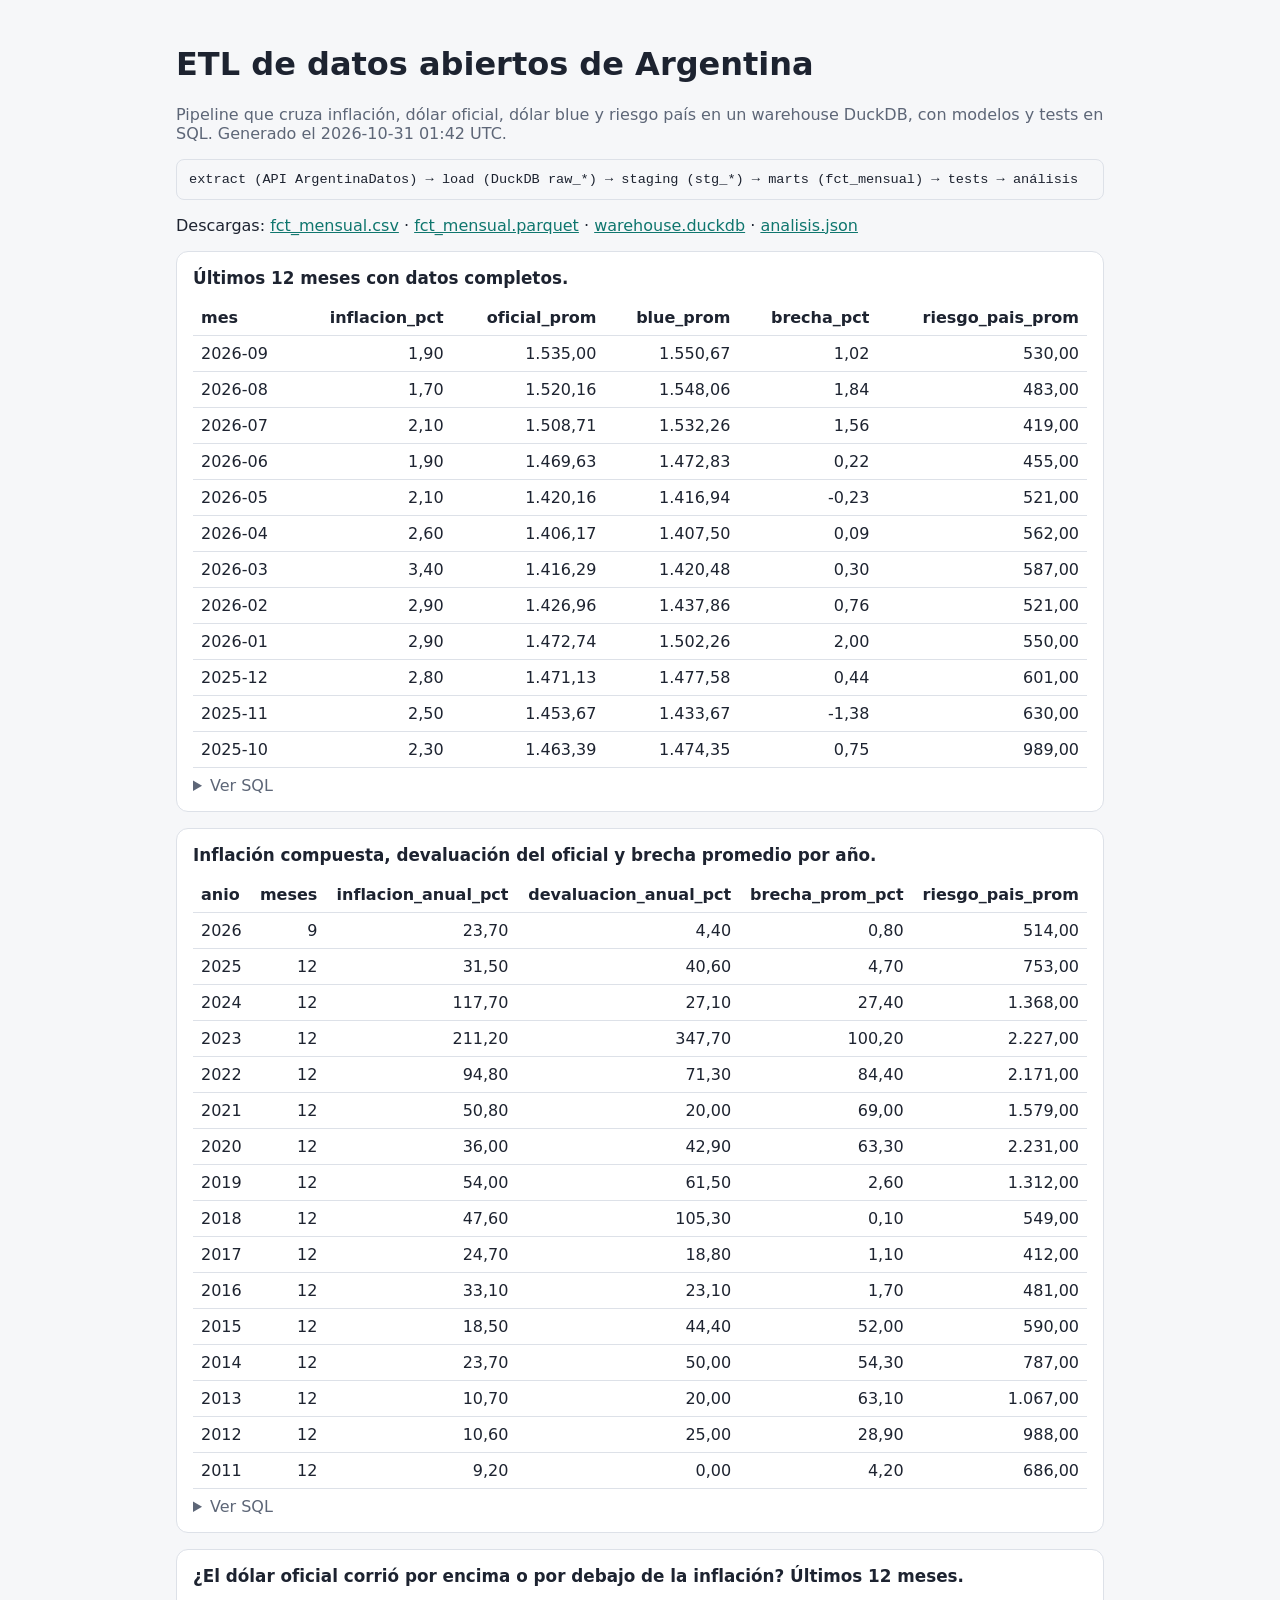
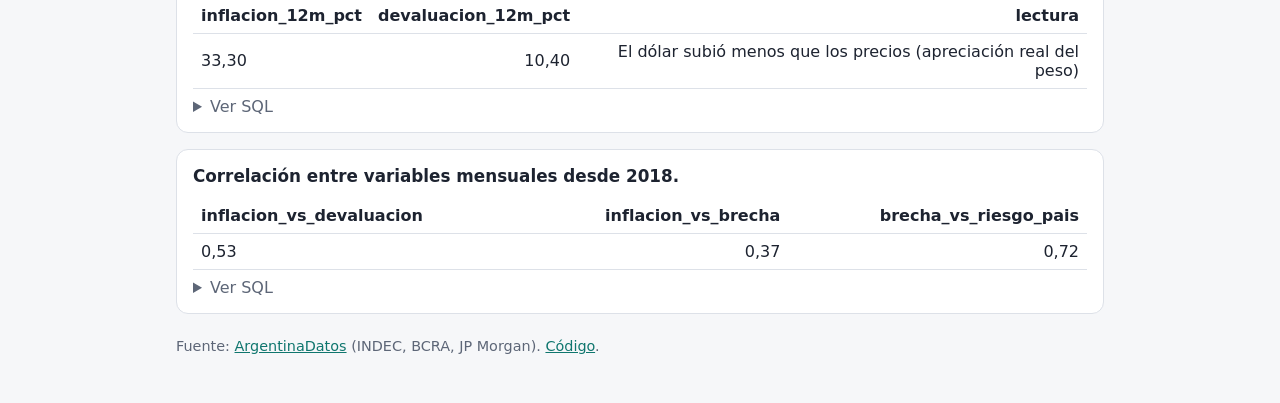
==== index.html @ 93b73c5d "deploy: fb2bcf9229693e795298b5ec0d2a5288ecab3c53" ====
<!doctype html>
<html lang="es">
<head>
  <meta charset="utf-8">
  <meta name="viewport" content="width=device-width, initial-scale=1">
  <title>ETL datos abiertos</title>
  <meta name="description" content="Pipeline ETL con DuckDB y SQL sobre datos abiertos de Argentina.">
  <link rel="stylesheet" href="estilos.css">
</head>
<body>
<main>
  <h1>ETL de datos abiertos de Argentina</h1>
  <p class="sub">Pipeline que cruza inflación, dólar oficial, dólar blue y riesgo país en un warehouse DuckDB, con modelos y tests en SQL. Generado el 2026-10-31 01:42 UTC.</p>
  <pre class="flujo">extract (API ArgentinaDatos) → load (DuckDB raw_*) → staging (stg_*) → marts (fct_mensual) → tests → análisis</pre>
  <p>Descargas: <a href="datos/fct_mensual.csv">fct_mensual.csv</a> · <a href="datos/fct_mensual.parquet">fct_mensual.parquet</a> · <a href="datos/warehouse.duckdb">warehouse.duckdb</a> · <a href="datos/analisis.json">analisis.json</a></p>
  <section><h2>Últimos 12 meses con datos completos.</h2>
<div class="tabla"><table><thead><tr><th>mes</th><th>inflacion_pct</th><th>oficial_prom</th><th>blue_prom</th><th>brecha_pct</th><th>riesgo_pais_prom</th></tr></thead><tbody><tr><td>2026-09</td><td>1,90</td><td>1.535,00</td><td>1.550,67</td><td>1,02</td><td>530,00</td></tr><tr><td>2026-08</td><td>1,70</td><td>1.520,16</td><td>1.548,06</td><td>1,84</td><td>483,00</td></tr><tr><td>2026-07</td><td>2,10</td><td>1.508,71</td><td>1.532,26</td><td>1,56</td><td>419,00</td></tr><tr><td>2026-06</td><td>1,90</td><td>1.469,63</td><td>1.472,83</td><td>0,22</td><td>455,00</td></tr><tr><td>2026-05</td><td>2,10</td><td>1.420,16</td><td>1.416,94</td><td>-0,23</td><td>521,00</td></tr><tr><td>2026-04</td><td>2,60</td><td>1.406,17</td><td>1.407,50</td><td>0,09</td><td>562,00</td></tr><tr><td>2026-03</td><td>3,40</td><td>1.416,29</td><td>1.420,48</td><td>0,30</td><td>587,00</td></tr><tr><td>2026-02</td><td>2,90</td><td>1.426,96</td><td>1.437,86</td><td>0,76</td><td>521,00</td></tr><tr><td>2026-01</td><td>2,90</td><td>1.472,74</td><td>1.502,26</td><td>2,00</td><td>550,00</td></tr><tr><td>2025-12</td><td>2,80</td><td>1.471,13</td><td>1.477,58</td><td>0,44</td><td>601,00</td></tr><tr><td>2025-11</td><td>2,50</td><td>1.453,67</td><td>1.433,67</td><td>-1,38</td><td>630,00</td></tr><tr><td>2025-10</td><td>2,30</td><td>1.463,39</td><td>1.474,35</td><td>0,75</td><td>989,00</td></tr></tbody></table></div>
<details><summary>Ver SQL</summary><pre><code>-- Últimos 12 meses con datos completos.
SELECT strftime(mes, &#x27;%Y-%m&#x27;) AS mes, inflacion_pct, oficial_prom, blue_prom, brecha_pct, riesgo_pais_prom
FROM fct_mensual
WHERE oficial_prom IS NOT NULL
ORDER BY mes DESC
LIMIT 12;</code></pre></details></section>
<section><h2>Inflación compuesta, devaluación del oficial y brecha promedio por año.</h2>
<div class="tabla"><table><thead><tr><th>anio</th><th>meses</th><th>inflacion_anual_pct</th><th>devaluacion_anual_pct</th><th>brecha_prom_pct</th><th>riesgo_pais_prom</th></tr></thead><tbody><tr><td>2026</td><td>9</td><td>23,70</td><td>4,40</td><td>0,80</td><td>514,00</td></tr><tr><td>2025</td><td>12</td><td>31,50</td><td>40,60</td><td>4,70</td><td>753,00</td></tr><tr><td>2024</td><td>12</td><td>117,70</td><td>27,10</td><td>27,40</td><td>1.368,00</td></tr><tr><td>2023</td><td>12</td><td>211,20</td><td>347,70</td><td>100,20</td><td>2.227,00</td></tr><tr><td>2022</td><td>12</td><td>94,80</td><td>71,30</td><td>84,40</td><td>2.171,00</td></tr><tr><td>2021</td><td>12</td><td>50,80</td><td>20,00</td><td>69,00</td><td>1.579,00</td></tr><tr><td>2020</td><td>12</td><td>36,00</td><td>42,90</td><td>63,30</td><td>2.231,00</td></tr><tr><td>2019</td><td>12</td><td>54,00</td><td>61,50</td><td>2,60</td><td>1.312,00</td></tr><tr><td>2018</td><td>12</td><td>47,60</td><td>105,30</td><td>0,10</td><td>549,00</td></tr><tr><td>2017</td><td>12</td><td>24,70</td><td>18,80</td><td>1,10</td><td>412,00</td></tr><tr><td>2016</td><td>12</td><td>33,10</td><td>23,10</td><td>1,70</td><td>481,00</td></tr><tr><td>2015</td><td>12</td><td>18,50</td><td>44,40</td><td>52,00</td><td>590,00</td></tr><tr><td>2014</td><td>12</td><td>23,70</td><td>50,00</td><td>54,30</td><td>787,00</td></tr><tr><td>2013</td><td>12</td><td>10,70</td><td>20,00</td><td>63,10</td><td>1.067,00</td></tr><tr><td>2012</td><td>12</td><td>10,60</td><td>25,00</td><td>28,90</td><td>988,00</td></tr><tr><td>2011</td><td>12</td><td>9,20</td><td>0,00</td><td>4,20</td><td>686,00</td></tr></tbody></table></div>
<details><summary>Ver SQL</summary><pre><code>-- Inflación compuesta, devaluación del oficial y brecha promedio por año.
SELECT
    year(mes) AS anio,
    count(*) AS meses,
    round((exp(sum(ln(1 + inflacion_pct / 100))) - 1) * 100, 1) AS inflacion_anual_pct,
    round((exp(sum(ln(1 + coalesce(devaluacion_oficial_pct, 0) / 100))) - 1) * 100, 1) AS devaluacion_anual_pct,
    round(avg(brecha_pct), 1) AS brecha_prom_pct,
    round(avg(riesgo_pais_prom)) AS riesgo_pais_prom
FROM fct_mensual
WHERE oficial_prom IS NOT NULL
GROUP BY 1
ORDER BY 1 DESC;</code></pre></details></section>
<section><h2>¿El dólar oficial corrió por encima o por debajo de la inflación? Últimos 12 meses.</h2>
<div class="tabla"><table><thead><tr><th>inflacion_12m_pct</th><th>devaluacion_12m_pct</th><th>lectura</th></tr></thead><tbody><tr><td>33,30</td><td>10,40</td><td>El dólar subió menos que los precios (apreciación real del peso)</td></tr></tbody></table></div>
<details><summary>Ver SQL</summary><pre><code>-- ¿El dólar oficial corrió por encima o por debajo de la inflación? Últimos 12 meses.
WITH ult AS (
    SELECT * FROM fct_mensual WHERE devaluacion_oficial_pct IS NOT NULL ORDER BY mes DESC LIMIT 12
)
SELECT
    round((exp(sum(ln(1 + inflacion_pct / 100))) - 1) * 100, 1) AS inflacion_12m_pct,
    round((exp(sum(ln(1 + devaluacion_oficial_pct / 100))) - 1) * 100, 1) AS devaluacion_12m_pct,
    CASE
        WHEN sum(ln(1 + devaluacion_oficial_pct / 100)) &lt; sum(ln(1 + inflacion_pct / 100))
        THEN &#x27;El dólar subió menos que los precios (apreciación real del peso)&#x27;
        ELSE &#x27;El dólar subió más que los precios (depreciación real del peso)&#x27;
    END AS lectura
FROM ult;</code></pre></details></section>
<section><h2>Correlación entre variables mensuales desde 2018.</h2>
<div class="tabla"><table><thead><tr><th>inflacion_vs_devaluacion</th><th>inflacion_vs_brecha</th><th>brecha_vs_riesgo_pais</th></tr></thead><tbody><tr><td>0,53</td><td>0,37</td><td>0,72</td></tr></tbody></table></div>
<details><summary>Ver SQL</summary><pre><code>-- Correlación entre variables mensuales desde 2018.
SELECT
    round(corr(inflacion_pct, devaluacion_oficial_pct), 2) AS inflacion_vs_devaluacion,
    round(corr(inflacion_pct, brecha_pct), 2) AS inflacion_vs_brecha,
    round(corr(brecha_pct, riesgo_pais_prom), 2) AS brecha_vs_riesgo_pais
FROM fct_mensual
WHERE mes &gt;= DATE &#x27;2018-01-01&#x27;;</code></pre></details></section>
  <footer>Fuente: <a href="https://argentinadatos.com">ArgentinaDatos</a> (INDEC, BCRA, JP Morgan). <a href="https://github.com/nbbz95/etl-datos-abiertos">Código</a>.</footer>
</main>
</body>
</html>
---- estilos.css ----
:root { --fondo:#f6f7f9; --tarjeta:#fff; --texto:#1d2330; --suave:#5d6677; --borde:#dde1e8; --acento:#0f766e; }
@media (prefers-color-scheme: dark) { :root { --fondo:#0f1115; --tarjeta:#181b21; --texto:#e7e9ee; --suave:#9aa3b2; --borde:#2a2f38; --acento:#2dd4bf; } }
* { box-sizing: border-box; }
body { margin: 0; font-family: system-ui, sans-serif; background: var(--fondo); color: var(--texto); }
main { max-width: 960px; margin: 0 auto; padding: 24px 16px 48px; }
.sub, footer { color: var(--suave); } a { color: var(--acento); }
section { background: var(--tarjeta); border: 1px solid var(--borde); border-radius: 12px; padding: 16px; margin-top: 16px; }
h2 { margin: 0 0 12px; font-size: 1.05rem; }
.tabla { overflow-x: auto; }
table { width: 100%; border-collapse: collapse; font-variant-numeric: tabular-nums; }
th, td { padding: 8px; border-bottom: 1px solid var(--borde); text-align: right; white-space: nowrap; }
th:first-child, td:first-child { text-align: left; }
td:last-child { white-space: normal; }
pre { background: var(--fondo); border: 1px solid var(--borde); border-radius: 8px; padding: 12px; overflow-x: auto; }
.flujo { font-size: .85rem; }
summary { cursor: pointer; color: var(--suave); margin-top: 8px; }
footer { margin-top: 24px; font-size: .9rem; }
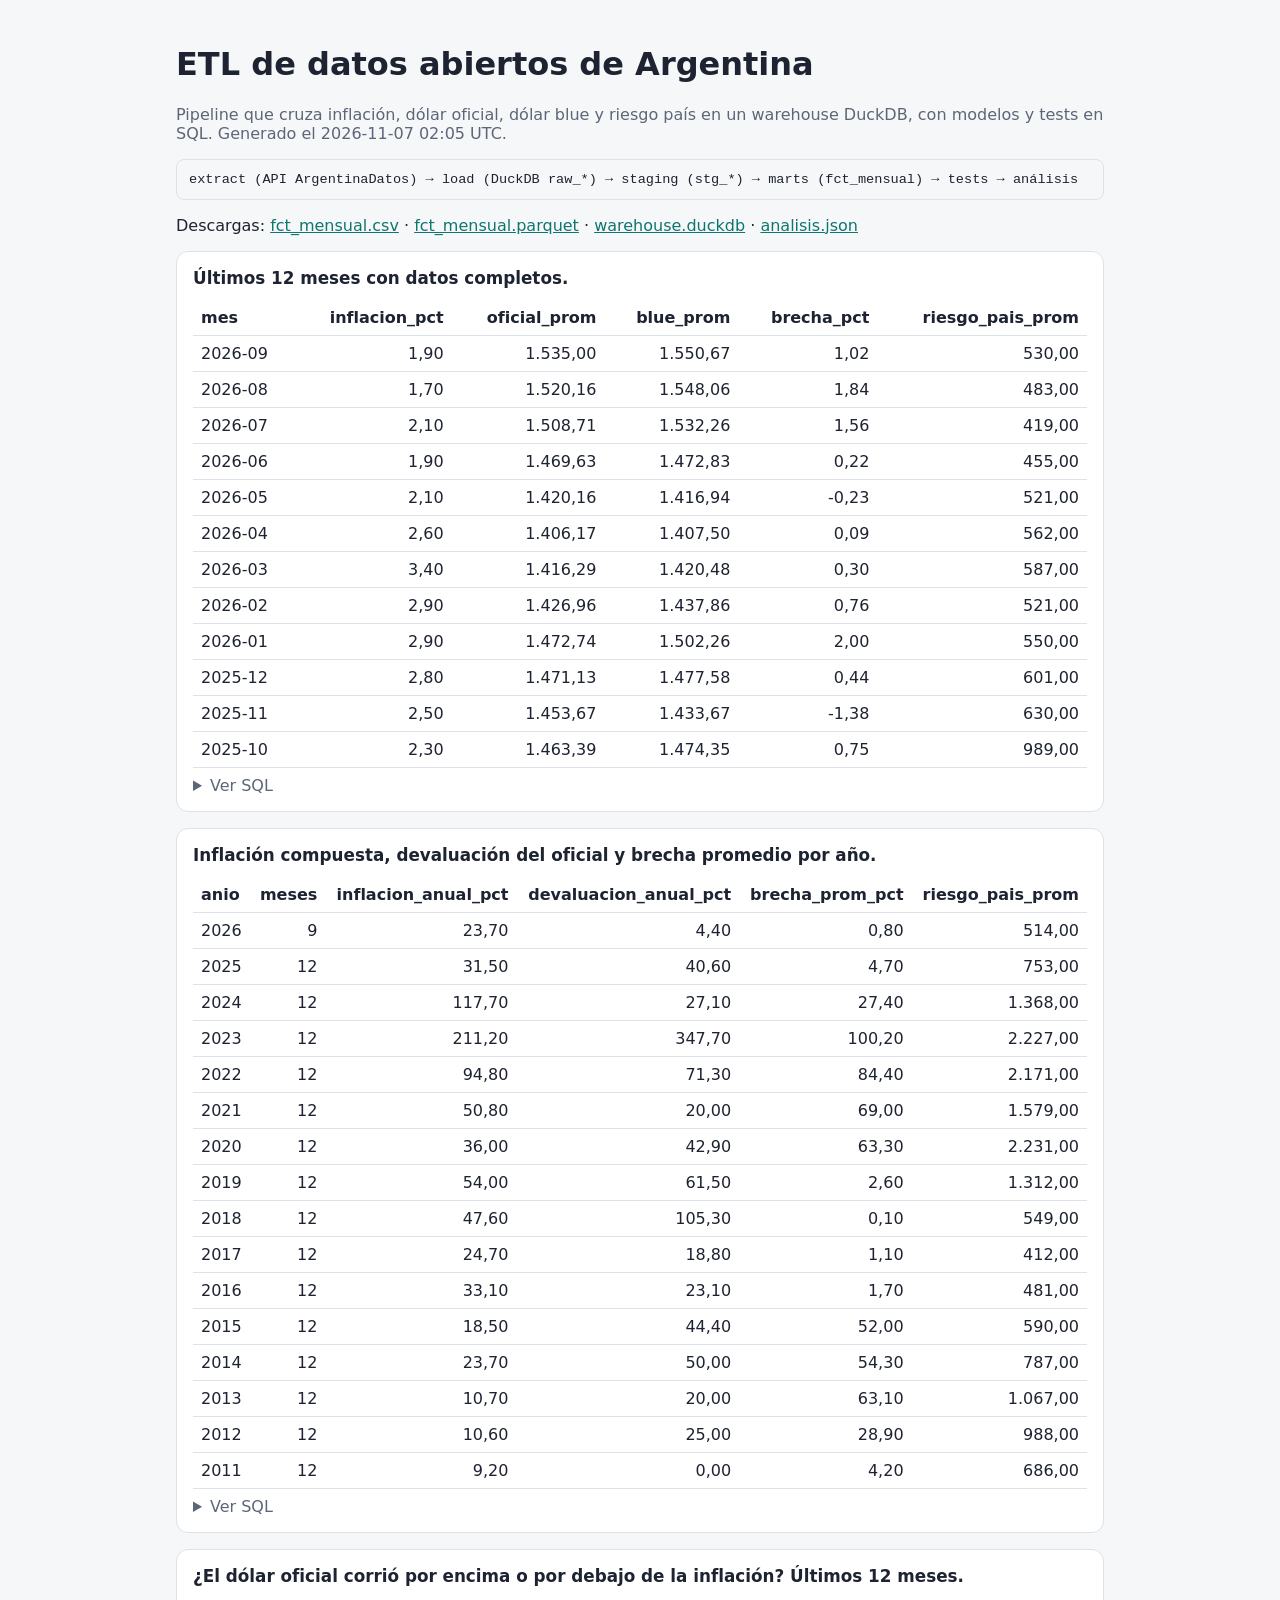
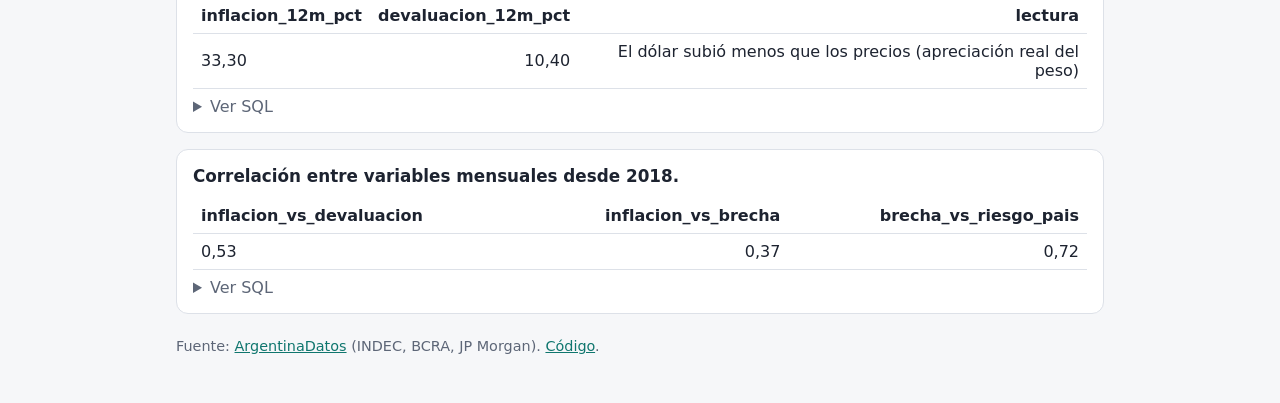
==== commit 75cbcb5d: "deploy: fb2bcf9229693e795298b5ec0d2a5288ecab3c53" ====
--- a/index.html
+++ b/index.html
@@ -10,7 +10,7 @@
 <body>
 <main>
   <h1>ETL de datos abiertos de Argentina</h1>
-  <p class="sub">Pipeline que cruza inflación, dólar oficial, dólar blue y riesgo país en un warehouse DuckDB, con modelos y tests en SQL. Generado el 2026-10-31 01:42 UTC.</p>
+  <p class="sub">Pipeline que cruza inflación, dólar oficial, dólar blue y riesgo país en un warehouse DuckDB, con modelos y tests en SQL. Generado el 2026-11-07 02:05 UTC.</p>
   <pre class="flujo">extract (API ArgentinaDatos) → load (DuckDB raw_*) → staging (stg_*) → marts (fct_mensual) → tests → análisis</pre>
   <p>Descargas: <a href="datos/fct_mensual.csv">fct_mensual.csv</a> · <a href="datos/fct_mensual.parquet">fct_mensual.parquet</a> · <a href="datos/warehouse.duckdb">warehouse.duckdb</a> · <a href="datos/analisis.json">analisis.json</a></p>
   <section><h2>Últimos 12 meses con datos completos.</h2>
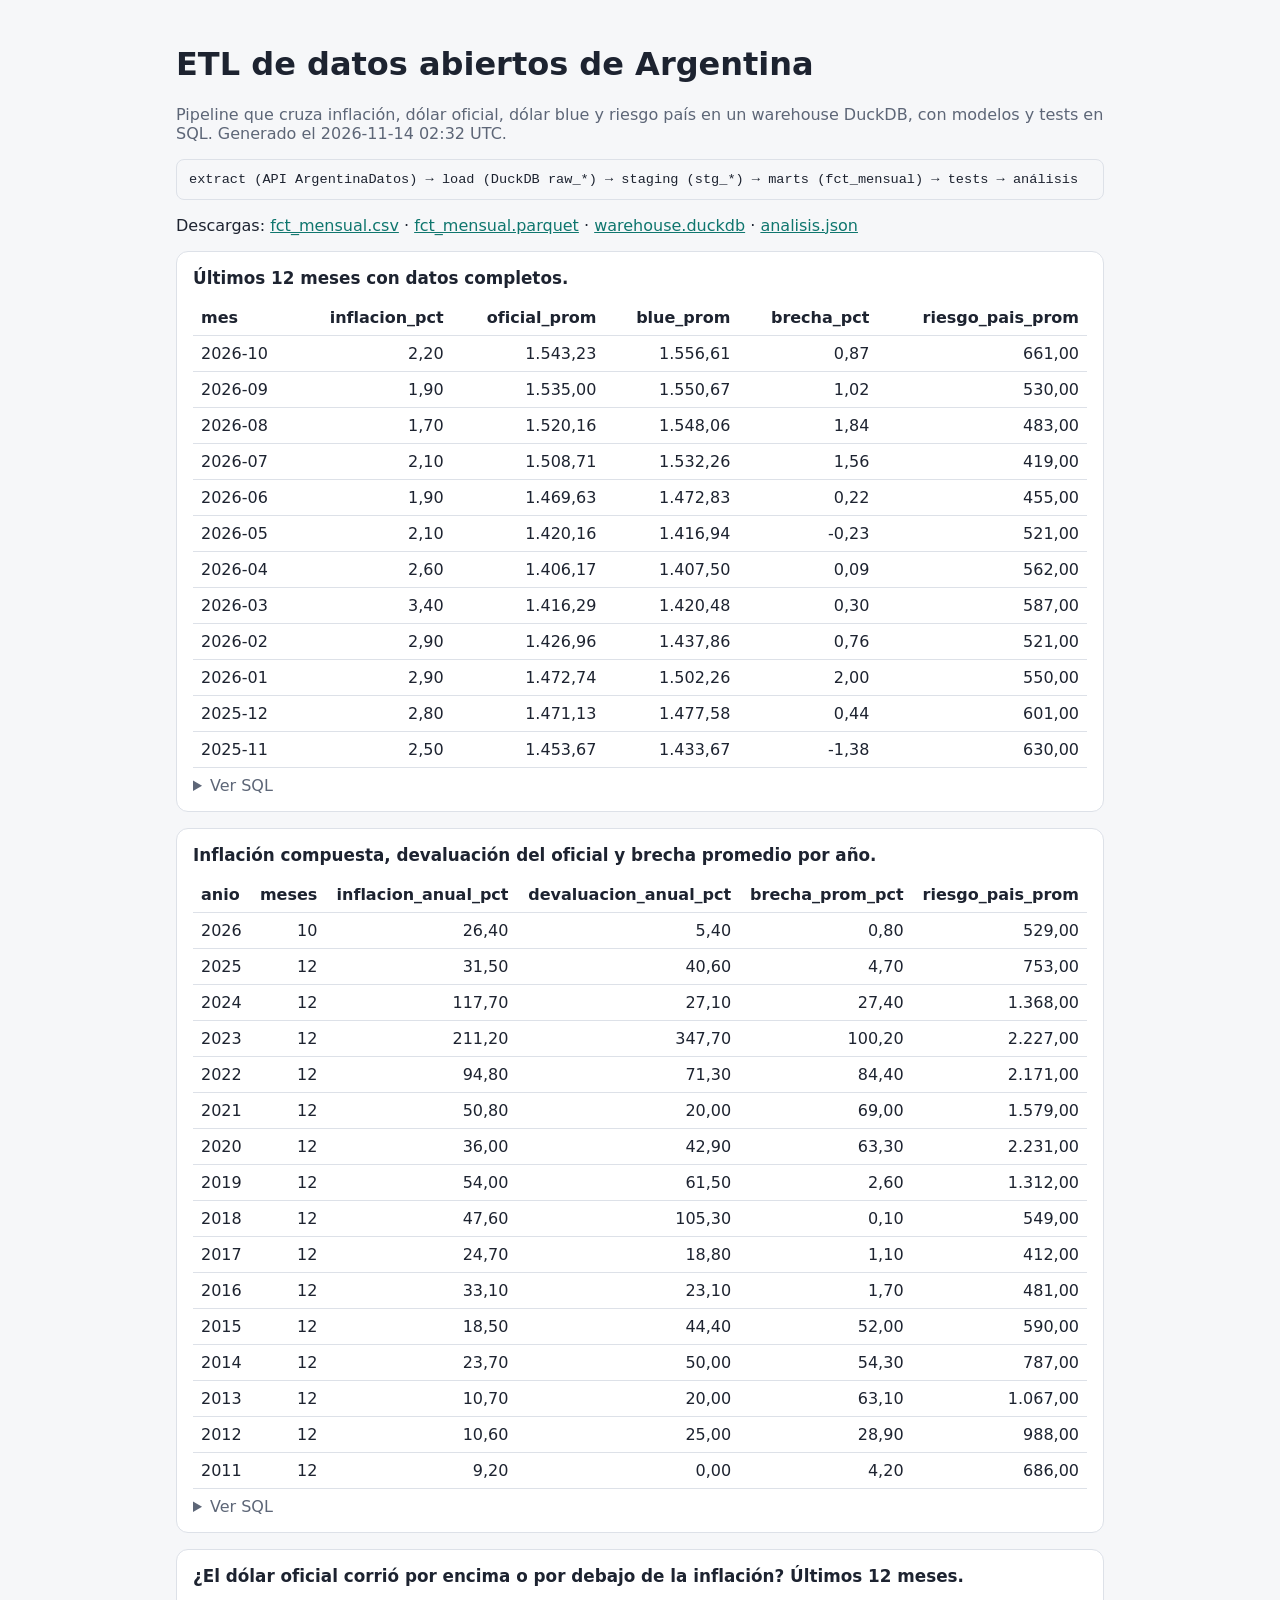
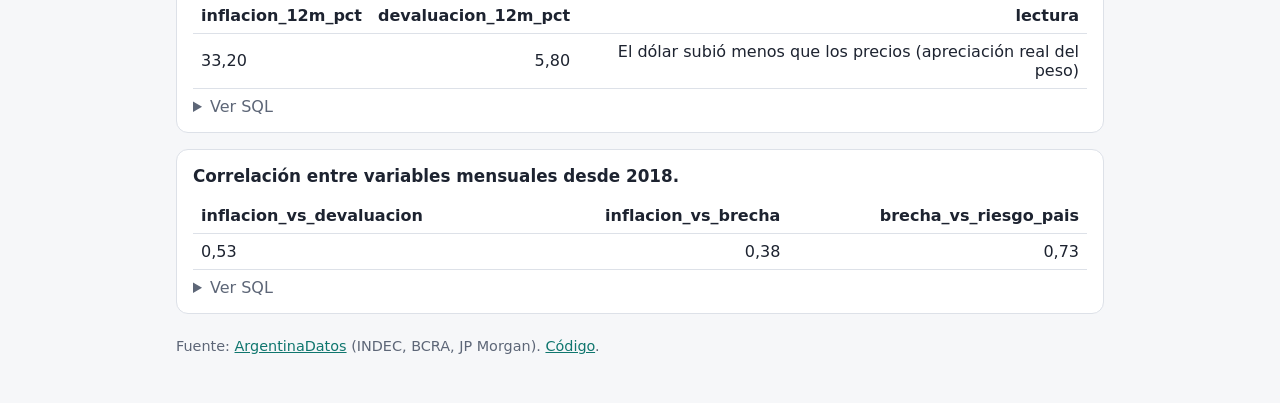
==== commit a3622c95: "deploy: fb2bcf9229693e795298b5ec0d2a5288ecab3c53" ====
--- a/index.html
+++ b/index.html
@@ -10,11 +10,11 @@
 <body>
 <main>
   <h1>ETL de datos abiertos de Argentina</h1>
-  <p class="sub">Pipeline que cruza inflación, dólar oficial, dólar blue y riesgo país en un warehouse DuckDB, con modelos y tests en SQL. Generado el 2026-11-07 02:05 UTC.</p>
+  <p class="sub">Pipeline que cruza inflación, dólar oficial, dólar blue y riesgo país en un warehouse DuckDB, con modelos y tests en SQL. Generado el 2026-11-14 02:32 UTC.</p>
   <pre class="flujo">extract (API ArgentinaDatos) → load (DuckDB raw_*) → staging (stg_*) → marts (fct_mensual) → tests → análisis</pre>
   <p>Descargas: <a href="datos/fct_mensual.csv">fct_mensual.csv</a> · <a href="datos/fct_mensual.parquet">fct_mensual.parquet</a> · <a href="datos/warehouse.duckdb">warehouse.duckdb</a> · <a href="datos/analisis.json">analisis.json</a></p>
   <section><h2>Últimos 12 meses con datos completos.</h2>
-<div class="tabla"><table><thead><tr><th>mes</th><th>inflacion_pct</th><th>oficial_prom</th><th>blue_prom</th><th>brecha_pct</th><th>riesgo_pais_prom</th></tr></thead><tbody><tr><td>2026-09</td><td>1,90</td><td>1.535,00</td><td>1.550,67</td><td>1,02</td><td>530,00</td></tr><tr><td>2026-08</td><td>1,70</td><td>1.520,16</td><td>1.548,06</td><td>1,84</td><td>483,00</td></tr><tr><td>2026-07</td><td>2,10</td><td>1.508,71</td><td>1.532,26</td><td>1,56</td><td>419,00</td></tr><tr><td>2026-06</td><td>1,90</td><td>1.469,63</td><td>1.472,83</td><td>0,22</td><td>455,00</td></tr><tr><td>2026-05</td><td>2,10</td><td>1.420,16</td><td>1.416,94</td><td>-0,23</td><td>521,00</td></tr><tr><td>2026-04</td><td>2,60</td><td>1.406,17</td><td>1.407,50</td><td>0,09</td><td>562,00</td></tr><tr><td>2026-03</td><td>3,40</td><td>1.416,29</td><td>1.420,48</td><td>0,30</td><td>587,00</td></tr><tr><td>2026-02</td><td>2,90</td><td>1.426,96</td><td>1.437,86</td><td>0,76</td><td>521,00</td></tr><tr><td>2026-01</td><td>2,90</td><td>1.472,74</td><td>1.502,26</td><td>2,00</td><td>550,00</td></tr><tr><td>2025-12</td><td>2,80</td><td>1.471,13</td><td>1.477,58</td><td>0,44</td><td>601,00</td></tr><tr><td>2025-11</td><td>2,50</td><td>1.453,67</td><td>1.433,67</td><td>-1,38</td><td>630,00</td></tr><tr><td>2025-10</td><td>2,30</td><td>1.463,39</td><td>1.474,35</td><td>0,75</td><td>989,00</td></tr></tbody></table></div>
+<div class="tabla"><table><thead><tr><th>mes</th><th>inflacion_pct</th><th>oficial_prom</th><th>blue_prom</th><th>brecha_pct</th><th>riesgo_pais_prom</th></tr></thead><tbody><tr><td>2026-10</td><td>2,20</td><td>1.543,23</td><td>1.556,61</td><td>0,87</td><td>661,00</td></tr><tr><td>2026-09</td><td>1,90</td><td>1.535,00</td><td>1.550,67</td><td>1,02</td><td>530,00</td></tr><tr><td>2026-08</td><td>1,70</td><td>1.520,16</td><td>1.548,06</td><td>1,84</td><td>483,00</td></tr><tr><td>2026-07</td><td>2,10</td><td>1.508,71</td><td>1.532,26</td><td>1,56</td><td>419,00</td></tr><tr><td>2026-06</td><td>1,90</td><td>1.469,63</td><td>1.472,83</td><td>0,22</td><td>455,00</td></tr><tr><td>2026-05</td><td>2,10</td><td>1.420,16</td><td>1.416,94</td><td>-0,23</td><td>521,00</td></tr><tr><td>2026-04</td><td>2,60</td><td>1.406,17</td><td>1.407,50</td><td>0,09</td><td>562,00</td></tr><tr><td>2026-03</td><td>3,40</td><td>1.416,29</td><td>1.420,48</td><td>0,30</td><td>587,00</td></tr><tr><td>2026-02</td><td>2,90</td><td>1.426,96</td><td>1.437,86</td><td>0,76</td><td>521,00</td></tr><tr><td>2026-01</td><td>2,90</td><td>1.472,74</td><td>1.502,26</td><td>2,00</td><td>550,00</td></tr><tr><td>2025-12</td><td>2,80</td><td>1.471,13</td><td>1.477,58</td><td>0,44</td><td>601,00</td></tr><tr><td>2025-11</td><td>2,50</td><td>1.453,67</td><td>1.433,67</td><td>-1,38</td><td>630,00</td></tr></tbody></table></div>
 <details><summary>Ver SQL</summary><pre><code>-- Últimos 12 meses con datos completos.
 SELECT strftime(mes, &#x27;%Y-%m&#x27;) AS mes, inflacion_pct, oficial_prom, blue_prom, brecha_pct, riesgo_pais_prom
 FROM fct_mensual
@@ -22,7 +22,7 @@
 ORDER BY mes DESC
 LIMIT 12;</code></pre></details></section>
 <section><h2>Inflación compuesta, devaluación del oficial y brecha promedio por año.</h2>
-<div class="tabla"><table><thead><tr><th>anio</th><th>meses</th><th>inflacion_anual_pct</th><th>devaluacion_anual_pct</th><th>brecha_prom_pct</th><th>riesgo_pais_prom</th></tr></thead><tbody><tr><td>2026</td><td>9</td><td>23,70</td><td>4,40</td><td>0,80</td><td>514,00</td></tr><tr><td>2025</td><td>12</td><td>31,50</td><td>40,60</td><td>4,70</td><td>753,00</td></tr><tr><td>2024</td><td>12</td><td>117,70</td><td>27,10</td><td>27,40</td><td>1.368,00</td></tr><tr><td>2023</td><td>12</td><td>211,20</td><td>347,70</td><td>100,20</td><td>2.227,00</td></tr><tr><td>2022</td><td>12</td><td>94,80</td><td>71,30</td><td>84,40</td><td>2.171,00</td></tr><tr><td>2021</td><td>12</td><td>50,80</td><td>20,00</td><td>69,00</td><td>1.579,00</td></tr><tr><td>2020</td><td>12</td><td>36,00</td><td>42,90</td><td>63,30</td><td>2.231,00</td></tr><tr><td>2019</td><td>12</td><td>54,00</td><td>61,50</td><td>2,60</td><td>1.312,00</td></tr><tr><td>2018</td><td>12</td><td>47,60</td><td>105,30</td><td>0,10</td><td>549,00</td></tr><tr><td>2017</td><td>12</td><td>24,70</td><td>18,80</td><td>1,10</td><td>412,00</td></tr><tr><td>2016</td><td>12</td><td>33,10</td><td>23,10</td><td>1,70</td><td>481,00</td></tr><tr><td>2015</td><td>12</td><td>18,50</td><td>44,40</td><td>52,00</td><td>590,00</td></tr><tr><td>2014</td><td>12</td><td>23,70</td><td>50,00</td><td>54,30</td><td>787,00</td></tr><tr><td>2013</td><td>12</td><td>10,70</td><td>20,00</td><td>63,10</td><td>1.067,00</td></tr><tr><td>2012</td><td>12</td><td>10,60</td><td>25,00</td><td>28,90</td><td>988,00</td></tr><tr><td>2011</td><td>12</td><td>9,20</td><td>0,00</td><td>4,20</td><td>686,00</td></tr></tbody></table></div>
+<div class="tabla"><table><thead><tr><th>anio</th><th>meses</th><th>inflacion_anual_pct</th><th>devaluacion_anual_pct</th><th>brecha_prom_pct</th><th>riesgo_pais_prom</th></tr></thead><tbody><tr><td>2026</td><td>10</td><td>26,40</td><td>5,40</td><td>0,80</td><td>529,00</td></tr><tr><td>2025</td><td>12</td><td>31,50</td><td>40,60</td><td>4,70</td><td>753,00</td></tr><tr><td>2024</td><td>12</td><td>117,70</td><td>27,10</td><td>27,40</td><td>1.368,00</td></tr><tr><td>2023</td><td>12</td><td>211,20</td><td>347,70</td><td>100,20</td><td>2.227,00</td></tr><tr><td>2022</td><td>12</td><td>94,80</td><td>71,30</td><td>84,40</td><td>2.171,00</td></tr><tr><td>2021</td><td>12</td><td>50,80</td><td>20,00</td><td>69,00</td><td>1.579,00</td></tr><tr><td>2020</td><td>12</td><td>36,00</td><td>42,90</td><td>63,30</td><td>2.231,00</td></tr><tr><td>2019</td><td>12</td><td>54,00</td><td>61,50</td><td>2,60</td><td>1.312,00</td></tr><tr><td>2018</td><td>12</td><td>47,60</td><td>105,30</td><td>0,10</td><td>549,00</td></tr><tr><td>2017</td><td>12</td><td>24,70</td><td>18,80</td><td>1,10</td><td>412,00</td></tr><tr><td>2016</td><td>12</td><td>33,10</td><td>23,10</td><td>1,70</td><td>481,00</td></tr><tr><td>2015</td><td>12</td><td>18,50</td><td>44,40</td><td>52,00</td><td>590,00</td></tr><tr><td>2014</td><td>12</td><td>23,70</td><td>50,00</td><td>54,30</td><td>787,00</td></tr><tr><td>2013</td><td>12</td><td>10,70</td><td>20,00</td><td>63,10</td><td>1.067,00</td></tr><tr><td>2012</td><td>12</td><td>10,60</td><td>25,00</td><td>28,90</td><td>988,00</td></tr><tr><td>2011</td><td>12</td><td>9,20</td><td>0,00</td><td>4,20</td><td>686,00</td></tr></tbody></table></div>
 <details><summary>Ver SQL</summary><pre><code>-- Inflación compuesta, devaluación del oficial y brecha promedio por año.
 SELECT
     year(mes) AS anio,
@@ -36,7 +36,7 @@
 GROUP BY 1
 ORDER BY 1 DESC;</code></pre></details></section>
 <section><h2>¿El dólar oficial corrió por encima o por debajo de la inflación? Últimos 12 meses.</h2>
-<div class="tabla"><table><thead><tr><th>inflacion_12m_pct</th><th>devaluacion_12m_pct</th><th>lectura</th></tr></thead><tbody><tr><td>33,30</td><td>10,40</td><td>El dólar subió menos que los precios (apreciación real del peso)</td></tr></tbody></table></div>
+<div class="tabla"><table><thead><tr><th>inflacion_12m_pct</th><th>devaluacion_12m_pct</th><th>lectura</th></tr></thead><tbody><tr><td>33,20</td><td>5,80</td><td>El dólar subió menos que los precios (apreciación real del peso)</td></tr></tbody></table></div>
 <details><summary>Ver SQL</summary><pre><code>-- ¿El dólar oficial corrió por encima o por debajo de la inflación? Últimos 12 meses.
 WITH ult AS (
     SELECT * FROM fct_mensual WHERE devaluacion_oficial_pct IS NOT NULL ORDER BY mes DESC LIMIT 12
@@ -51,7 +51,7 @@
     END AS lectura
 FROM ult;</code></pre></details></section>
 <section><h2>Correlación entre variables mensuales desde 2018.</h2>
-<div class="tabla"><table><thead><tr><th>inflacion_vs_devaluacion</th><th>inflacion_vs_brecha</th><th>brecha_vs_riesgo_pais</th></tr></thead><tbody><tr><td>0,53</td><td>0,37</td><td>0,72</td></tr></tbody></table></div>
+<div class="tabla"><table><thead><tr><th>inflacion_vs_devaluacion</th><th>inflacion_vs_brecha</th><th>brecha_vs_riesgo_pais</th></tr></thead><tbody><tr><td>0,53</td><td>0,38</td><td>0,73</td></tr></tbody></table></div>
 <details><summary>Ver SQL</summary><pre><code>-- Correlación entre variables mensuales desde 2018.
 SELECT
     round(corr(inflacion_pct, devaluacion_oficial_pct), 2) AS inflacion_vs_devaluacion,
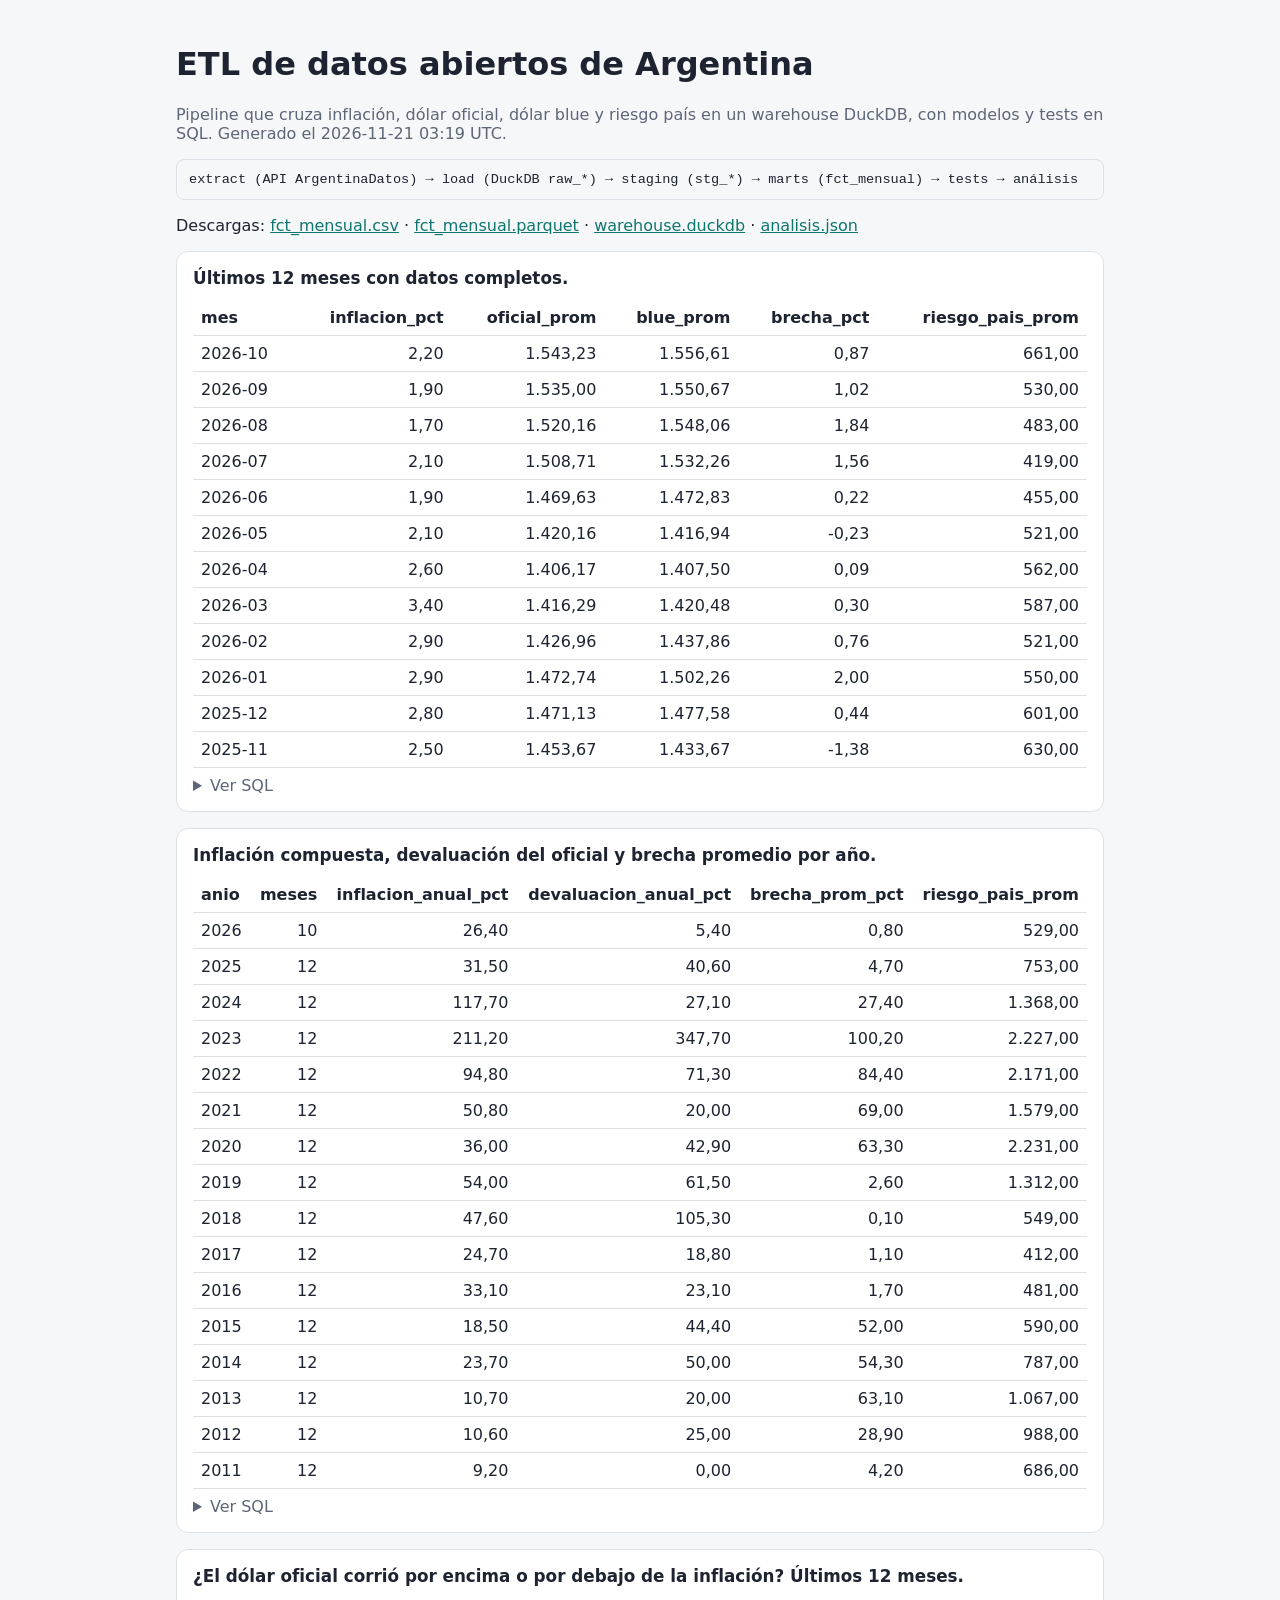
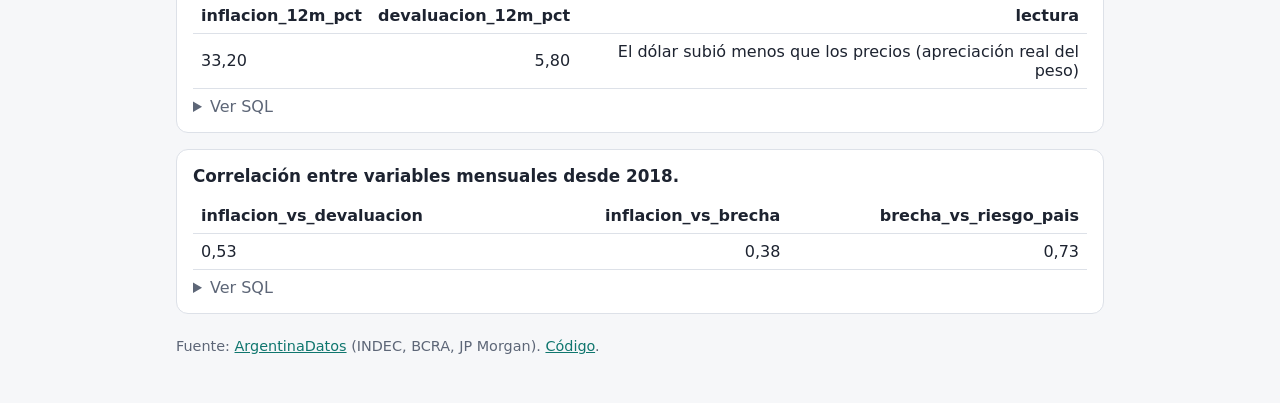
==== commit 96998eae: "deploy: fb2bcf9229693e795298b5ec0d2a5288ecab3c53" ====
--- a/index.html
+++ b/index.html
@@ -10,7 +10,7 @@
 <body>
 <main>
   <h1>ETL de datos abiertos de Argentina</h1>
-  <p class="sub">Pipeline que cruza inflación, dólar oficial, dólar blue y riesgo país en un warehouse DuckDB, con modelos y tests en SQL. Generado el 2026-11-14 02:32 UTC.</p>
+  <p class="sub">Pipeline que cruza inflación, dólar oficial, dólar blue y riesgo país en un warehouse DuckDB, con modelos y tests en SQL. Generado el 2026-11-21 03:19 UTC.</p>
   <pre class="flujo">extract (API ArgentinaDatos) → load (DuckDB raw_*) → staging (stg_*) → marts (fct_mensual) → tests → análisis</pre>
   <p>Descargas: <a href="datos/fct_mensual.csv">fct_mensual.csv</a> · <a href="datos/fct_mensual.parquet">fct_mensual.parquet</a> · <a href="datos/warehouse.duckdb">warehouse.duckdb</a> · <a href="datos/analisis.json">analisis.json</a></p>
   <section><h2>Últimos 12 meses con datos completos.</h2>
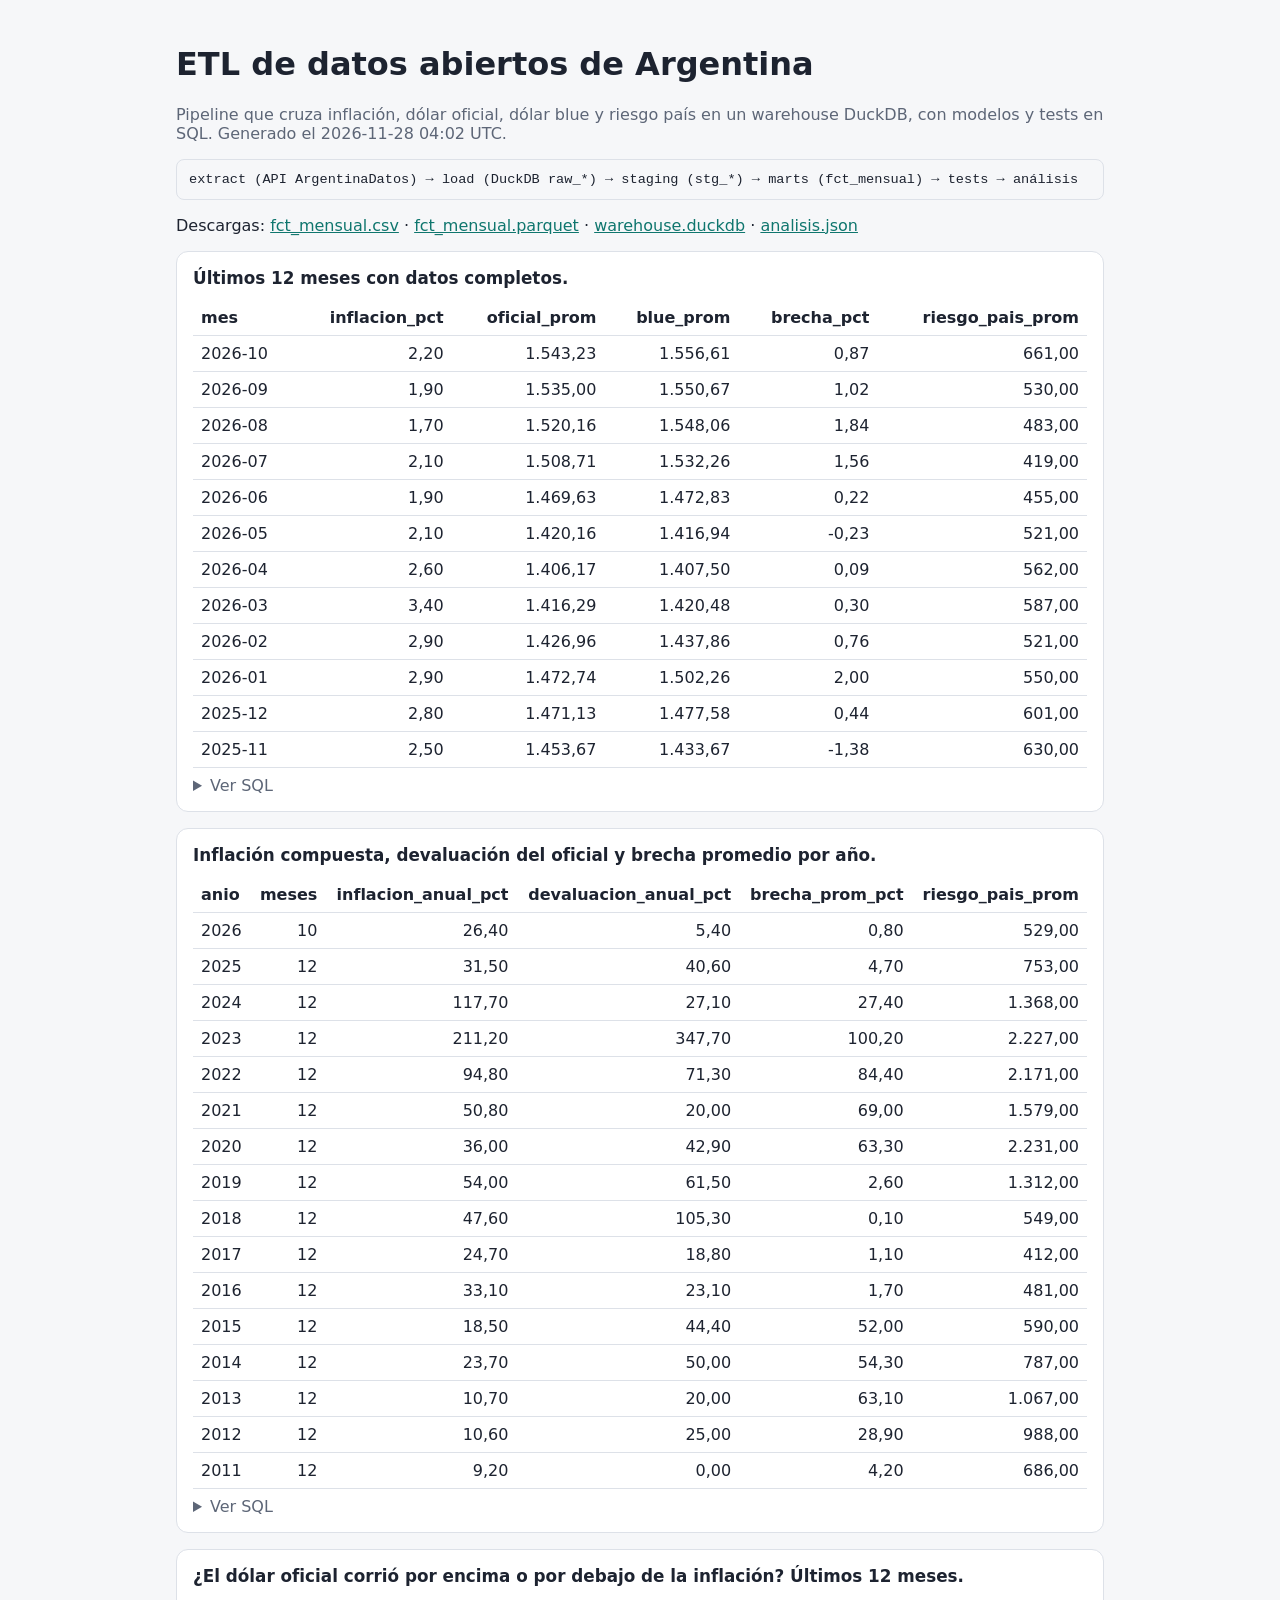
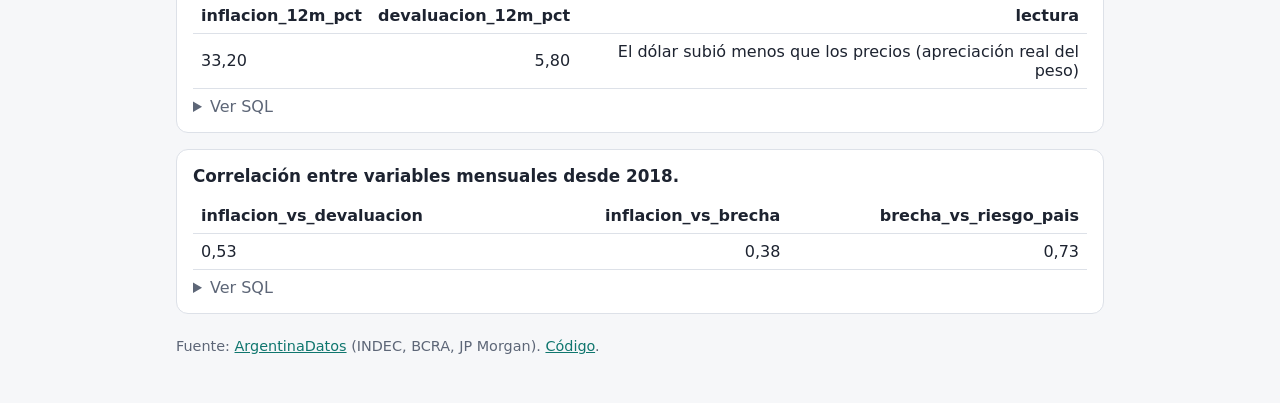
==== commit 3f1711a8: "deploy: fb2bcf9229693e795298b5ec0d2a5288ecab3c53" ====
--- a/index.html
+++ b/index.html
@@ -10,7 +10,7 @@
 <body>
 <main>
   <h1>ETL de datos abiertos de Argentina</h1>
-  <p class="sub">Pipeline que cruza inflación, dólar oficial, dólar blue y riesgo país en un warehouse DuckDB, con modelos y tests en SQL. Generado el 2026-11-21 03:19 UTC.</p>
+  <p class="sub">Pipeline que cruza inflación, dólar oficial, dólar blue y riesgo país en un warehouse DuckDB, con modelos y tests en SQL. Generado el 2026-11-28 04:02 UTC.</p>
   <pre class="flujo">extract (API ArgentinaDatos) → load (DuckDB raw_*) → staging (stg_*) → marts (fct_mensual) → tests → análisis</pre>
   <p>Descargas: <a href="datos/fct_mensual.csv">fct_mensual.csv</a> · <a href="datos/fct_mensual.parquet">fct_mensual.parquet</a> · <a href="datos/warehouse.duckdb">warehouse.duckdb</a> · <a href="datos/analisis.json">analisis.json</a></p>
   <section><h2>Últimos 12 meses con datos completos.</h2>
